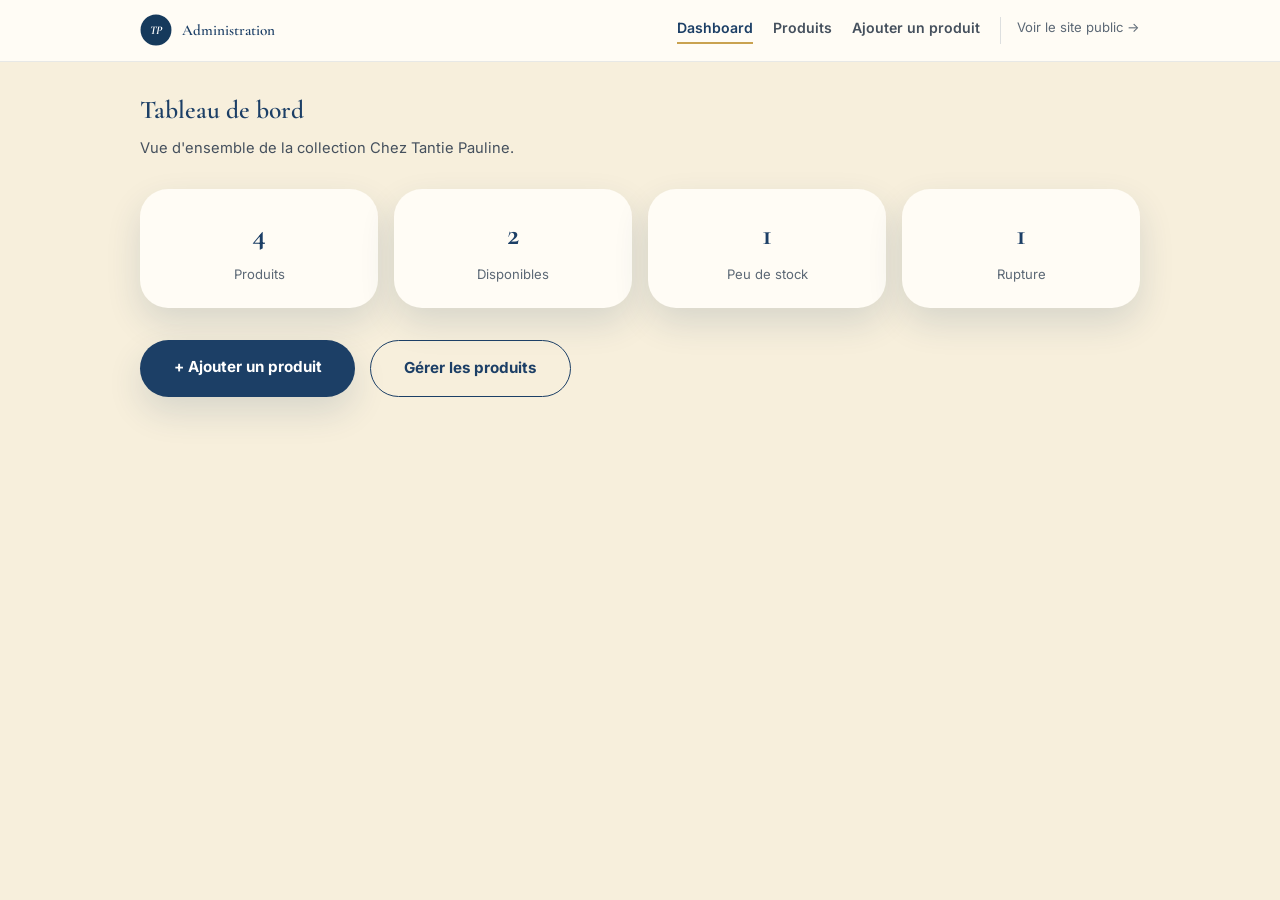
==== admin/index.html @ 963b616a "Create index.html" ====
<!DOCTYPE html>
<html lang="fr">
<head>
  <meta charset="UTF-8">
  <meta name="viewport" content="width=device-width, initial-scale=1.0">
  <title>Tableau de bord — Administration Chez Tantie Pauline</title>
  <meta name="robots" content="noindex, nofollow">

  <link rel="preconnect" href="https://fonts.googleapis.com">
  <link rel="preconnect" href="https://fonts.gstatic.com" crossorigin>
  <link href="https://fonts.googleapis.com/css2?family=Cormorant+Garamond:ital,wght@0,500;0,600;0,700&family=Inter:wght@400;500;600;700&display=swap" rel="stylesheet">

  <link rel="stylesheet" href="../css/style.css">
  <link rel="stylesheet" href="css/admin.css">
</head>
<body class="admin-body">

  <div id="admin-nav"></div>

  <main class="admin-main">
    <div class="admin-page-container">

      <h1 class="admin-page-title">Tableau de bord</h1>
      <p class="admin-page-lead">Vue d'ensemble de la collection Chez Tantie Pauline.</p>

      <div class="admin-stats-grid" id="adminStatsGrid"></div>

      <div class="admin-dashboard-actions">
        <a href="produit.html" class="btn-primary admin-btn-block">+ Ajouter un produit</a>
        <a href="produits.html" class="btn-secondary admin-btn-block">Gérer les produits</a>
      </div>

    </div>
  </main>

  <script src="js/admin.js"></script>
</body>
</html>
---- css/style.css ----
/* ==========================================================================
   IDENTITÉ — BLEU PRINCIPAL, CRÈME CHALEUREUX, OR EN ACCENT PONCTUEL
   ========================================================================== */

:root {
  --font-serif: 'Cormorant Garamond', Georgia, serif;
  --font-sans: 'Inter', -apple-system, BlinkMacSystemFont, sans-serif;

  --navy: #1c3f66;
  --navy-light: #2c5c8a;
  --blue-accent: #3f74b3;
  --gold: #c9a250;

  --bg-cream: #f7efdc;
  --bg-white: #fffcf5;
  --bg-soft: #eef2f6;

  --text-primary: #172433;
  --text-secondary: #45505d;
  --text-muted: #5c6875;
  --text-on-dark: rgba(255, 255, 255, 0.9);
  --text-on-dark-muted: rgba(255, 255, 255, 0.72);

  --shadow-soft: 0 15px 35px rgba(28, 63, 102, 0.14);
  --shadow-strong: 0 20px 40px rgba(28, 63, 102, 0.22);

  --radius-lg: 28px;
  --radius-pill: 40px;
}

* { box-sizing: border-box; margin: 0; padding: 0; }
html { font-size: 16px; }

body {
  font-family: var(--font-sans);
  background-color: var(--bg-cream);
  color: var(--text-primary);
  line-height: 1.6;
  -webkit-font-smoothing: antialiased;
  overflow-x: hidden;
}

a { color: inherit; }

/* ==========================================================================
   1. HEADER (avec animation légère au scroll)
   ========================================================================== */

.site-header {
  background-color: rgba(247, 239, 220, 0.92);
  backdrop-filter: blur(10px);
  position: sticky;
  top: 0;
  z-index: 1000;
  padding: 1.1rem 1.25rem;
  border-bottom: 1px solid rgba(28, 63, 102, 0.08);
  transition: padding 0.3s ease, background-color 0.3s ease, box-shadow 0.3s ease;
}

.site-header.scrolled {
  padding: 0.65rem 1.25rem;
  background-color: rgba(247, 239, 220, 0.97);
  box-shadow: 0 8px 24px rgba(28, 63, 102, 0.08);
}

.header-container {
  max-width: 1200px;
  margin: 0 auto;
  display: flex;
  align-items: center;
  justify-content: space-between;
  gap: 1rem;
}

.brand-logo-badge { text-decoration: none; display: flex; align-items: center; gap: 0.65rem; }

/* NOUVEAU — préserve les proportions réelles du logo, quelle que soit sa forme */
.logo-mark-wrap {
  height: 44px;
  display: flex;
  align-items: center;
  flex-shrink: 0;
}

.logo-real {
  height: 100%;
  width: auto;
  max-width: 160px;
  object-fit: contain;
  display: block;
}

.logo-mark-svg { width: 44px; height: 44px; }

.logo-fallback { display: none; }

.logo-word {
  font-family: var(--font-serif);
  font-size: 0.98rem;
  line-height: 1.15;
  font-weight: 600;
  color: var(--navy);
}

.site-nav-desktop { display: none; gap: 2.25rem; }

.nav-link {
  text-decoration: none;
  color: var(--text-secondary);
  font-size: 0.9rem;
  font-weight: 500;
  letter-spacing: 0.3px;
  position: relative;
  padding-bottom: 4px;
}

.nav-link.active, .nav-link:hover { color: var(--navy); }

.nav-link.active::after {
  content: '';
  position: absolute;
  bottom: 0; left: 0; right: 0;
  height: 2px;
  background-color: var(--gold);
  border-radius: 2px;
}

.header-actions { display: flex; align-items: center; gap: 1rem; }

.header-wa-link {
  display: none;
  align-items: center;
  gap: 0.5rem;
  text-decoration: none;
  color: var(--navy);
  font-size: 0.85rem;
  font-weight: 600;
  border-bottom: 1.5px solid var(--gold);
  padding-bottom: 2px;
}

.header-wa-link svg { width: 16px; height: 16px; color: #25d366; }

.hamburger-btn {
  width: 42px; height: 42px;
  border-radius: 50%;
  background: var(--navy);
  border: none;
  display: flex; flex-direction: column; align-items: center; justify-content: center;
  gap: 4px;
  cursor: pointer;
  flex-shrink: 0;
}

.hamburger-line { width: 18px; height: 2px; background-color: var(--gold); border-radius: 2px; }

/* ==========================================================================
   MENU OVERLAY (mobile)
   ========================================================================== */

.nav-overlay {
  position: fixed; inset: 0;
  background: linear-gradient(160deg, var(--navy-light) 0%, var(--navy) 100%);
  z-index: 2000;
  display: flex; flex-direction: column; align-items: center; justify-content: center;
  gap: 2.5rem;
  padding: 2rem;
  transform: translateY(-100%);
  opacity: 0;
  transition: transform 0.5s cubic-bezier(0.25, 1, 0.5, 1), opacity 0.4s ease;
  pointer-events: none;
  overflow: hidden;
}

.nav-overlay.open { transform: translateY(0); opacity: 1; pointer-events: auto; }

.nav-overlay-pattern {
  position: absolute; inset: 0;
  color: var(--gold);
  opacity: 0.06;
  background-image:
    linear-gradient(135deg, currentColor 25%, transparent 25%),
    linear-gradient(225deg, currentColor 25%, transparent 25%),
    linear-gradient(45deg, currentColor 25%, transparent 25%),
    linear-gradient(315deg, currentColor 25%, transparent 25%);
  background-position: 20px 0, 20px 0, 0 0, 0 0;
  background-size: 40px 40px;
}

.nav-close-btn {
  position: absolute; top: 1.5rem; right: 1.5rem;
  width: 42px; height: 42px;
  border-radius: 50%;
  background: rgba(255, 255, 255, 0.1);
  border: none;
  color: #fff;
  font-size: 1.6rem;
  line-height: 1;
  cursor: pointer;
}

.nav-overlay-list { list-style: none; text-align: center; z-index: 1; }
.nav-overlay-list li { margin-bottom: 1.5rem; }

.nav-overlay-link { text-decoration: none; color: #fff; font-family: var(--font-serif); font-size: 2.1rem; font-weight: 500; }
.nav-overlay-link.active, .nav-overlay-link:hover { color: var(--gold); }

.nav-overlay-wa {
  z-index: 1;
  text-decoration: none;
  color: var(--gold);
  font-weight: 600;
  font-size: 0.95rem;
  border-bottom: 1.5px solid var(--gold);
  padding-bottom: 3px;
}

body.nav-locked { overflow: hidden; }

/* ==========================================================================
   2. HERO
   ========================================================================== */

.hero-section { padding: 2.5rem 1.25rem 3rem; }

.hero-container {
  max-width: 1100px;
  margin: 0 auto;
  display: flex;
  flex-direction: column;
  align-items: center;
  gap: 2.5rem;
  text-align: center;
}

.hero-avatar-wrapper {
  position: relative;
  width: 280px; height: 280px;
  display: flex; align-items: center; justify-content: center;
  margin-bottom: 1rem;
}

.rotating-ring {
  position: absolute;
  top: -14px; left: -14px; right: -14px; bottom: -14px;
  border-radius: 50%;
  border: 2px dashed var(--gold);
  animation: spin 22s linear infinite;
}

@keyframes spin { to { transform: rotate(360deg); } }

.avatar-circle {
  width: 100%; height: 100%;
  border-radius: 50%;
  overflow: hidden;
  border: 5px solid var(--bg-white);
  position: relative;
  z-index: 2;
  box-shadow: var(--shadow-strong);
  background-color: var(--bg-soft);
}

.avatar-img { width: 100%; height: 100%; object-fit: cover; transition: transform 0.6s ease; }
.hero-avatar-wrapper:hover .avatar-img { transform: scale(1.05); }

.floating-card {
  position: absolute;
  z-index: 4;
  background-color: var(--bg-white);
  border-radius: 18px;
  padding: 0.75rem 1.1rem;
  box-shadow: var(--shadow-soft);
  display: flex;
  align-items: center;
  gap: 0.6rem;
  white-space: nowrap;
}

.floating-card-top { top: -8px; right: -30px; }
.floating-card-bottom { bottom: -14px; left: -30px; flex-direction: column; align-items: flex-start; gap: 0.1rem; }

.floating-dot { width: 9px; height: 9px; border-radius: 50%; background-color: var(--gold); flex-shrink: 0; }

.floating-card-title { font-size: 0.85rem; font-weight: 700; color: var(--text-primary); line-height: 1.3; }
.floating-card-sub { font-size: 0.74rem; color: var(--text-muted); line-height: 1.3; }

.hero-content { max-width: 640px; }

.hero-eyebrow {
  display: flex; align-items: center; justify-content: center; gap: 0.5rem;
  font-size: 0.72rem;
  letter-spacing: 2.5px;
  color: var(--blue-accent);
  font-weight: 700;
  margin-bottom: 1rem;
}

.eyebrow-dash { width: 22px; height: 3px; background-color: var(--gold); border-radius: 2px; flex-shrink: 0; }

.hero-title {
  font-family: var(--font-sans);
  font-size: 2.6rem;
  font-weight: 800;
  color: var(--navy);
  line-height: 1.18;
  letter-spacing: -0.5px;
  margin-bottom: 1.1rem;
}

.hero-subtitle {
  font-size: 1.05rem;
  color: var(--text-secondary);
  line-height: 1.75;
  margin-bottom: 1rem;
  max-width: 520px;
}

.hero-signature {
  font-family: var(--font-serif);
  font-style: italic;
  font-size: 1.15rem;
  color: var(--navy);
  margin-bottom: 2.1rem;
}

.hero-actions { display: flex; flex-direction: column; gap: 0.9rem; align-items: center; }

.btn-primary {
  background-color: var(--navy);
  color: #fff;
  padding: 0.95rem 2.1rem;
  border-radius: var(--radius-pill);
  text-decoration: none;
  font-weight: 700;
  font-size: 0.95rem;
  box-shadow: var(--shadow-soft);
  width: 100%; max-width: 280px;
  text-align: center;
  transition: transform 0.3s ease, background-color 0.3s ease;
}

.btn-primary:hover { background-color: var(--navy-light); transform: translateY(-2px); }

.btn-secondary {
  border: 1.5px solid var(--navy);
  color: var(--navy);
  padding: 0.95rem 2.1rem;
  border-radius: var(--radius-pill);
  text-decoration: none;
  font-weight: 700;
  font-size: 0.95rem;
  width: 100%; max-width: 280px;
  text-align: center;
  transition: all 0.3s ease;
}

.btn-secondary:hover { background-color: var(--navy); color: #fff; }

/* ==========================================================================
   3. RÉASSURANCE
   ========================================================================== */

.trust-bar { background-color: var(--navy); padding: 2rem 1.25rem; }

.trust-bar-container { max-width: 950px; margin: 0 auto; display: flex; flex-direction: column; gap: 1.5rem; }

.trust-item { display: flex; align-items: flex-start; gap: 0.85rem; }

.trust-icon { color: var(--gold); font-size: 1.1rem; flex-shrink: 0; margin-top: 0.15rem; }

.trust-item-title { color: #fff; font-size: 0.98rem; font-weight: 700; margin-bottom: 0.2rem; }
.trust-item-sub { color: var(--text-on-dark-muted); font-size: 0.86rem; line-height: 1.5; }

.trust-divider { display: none; }

/* ==========================================================================
   4. À LA RENCONTRE DE TANTIE PAULINE
   ========================================================================== */

.story-section { padding: 4rem 1.25rem; background-color: var(--bg-white); }

.story-container { max-width: 1000px; margin: 0 auto; display: flex; flex-direction: column; gap: 2.25rem; align-items: center; }

.story-photo-wrapper { position: relative; width: 100%; max-width: 340px; flex-shrink: 0; }

.story-photo {
  width: 100%; height: 320px;
  object-fit: cover;
  display: block;
  border-radius: 130px 20px 130px 20px;
  box-shadow: var(--shadow-soft);
  position: relative;
  z-index: 2;
}

.story-photo-frame {
  position: absolute;
  top: 16px; left: 16px;
  width: 100%; height: 320px;
  border: 2px solid var(--gold);
  border-radius: 130px 20px 130px 20px;
  z-index: 1;
}

.story-text-block { text-align: center; }

.section-tag {
  display: flex; align-items: center; justify-content: center; gap: 0.5rem;
  font-size: 0.72rem;
  letter-spacing: 2.5px;
  color: var(--blue-accent);
  font-weight: 700;
  margin-bottom: 0.75rem;
}

.section-tag.light { color: var(--gold); }

.tag-dash { width: 18px; height: 3px; background-color: var(--gold); border-radius: 2px; flex-shrink: 0; }
.tag-dash.light { background-color: var(--gold); }

.section-title {
  font-family: var(--font-serif);
  font-size: 2rem;
  color: var(--navy);
  font-weight: 600;
  line-height: 1.25;
  margin-bottom: 0.9rem;
}

.section-title.light { color: #fff; }

.section-lead { font-size: 1rem; color: var(--text-secondary); line-height: 1.75; max-width: 620px; margin: 0 auto; }
.section-lead.light { color: var(--text-on-dark); }

.story-text { font-size: 1rem; color: var(--text-secondary); line-height: 1.8; margin-bottom: 1.1rem; }

.story-quote {
  border-left: 3px solid var(--gold);
  padding: 0.25rem 0 0.25rem 1.25rem;
  margin: 1.75rem 0;
  text-align: left;
}

.story-quote p {
  font-family: var(--font-serif);
  font-style: italic;
  font-size: 1.2rem;
  color: var(--navy);
  line-height: 1.6;
  margin-bottom: 0.5rem;
}

.story-quote cite { font-size: 0.85rem; font-weight: 600; color: var(--blue-accent); font-style: normal; }

.link-arrow {
  display: inline-block;
  color: var(--blue-accent);
  font-weight: 700;
  font-size: 0.92rem;
  text-decoration: none;
  border-bottom: 1.5px solid var(--gold);
  padding-bottom: 2px;
}

/* ==========================================================================
   CARROUSEL INFINI
   ========================================================================== */

.marquee-section { padding: 1.5rem 0; background-color: var(--bg-cream); overflow: hidden; }

.marquee-track { display: flex; width: max-content; animation: marquee-scroll 42s linear infinite; }

.marquee-group { display: flex; gap: 1rem; padding-right: 1rem; }

.marquee-item { width: 180px; height: 130px; border-radius: 18px; overflow: hidden; flex-shrink: 0; box-shadow: var(--shadow-soft); }

.marquee-item img { width: 100%; height: 100%; object-fit: cover; }

@keyframes marquee-scroll {
  from { transform: translateX(0); }
  to { transform: translateX(-50%); }
}

.marquee-section:hover .marquee-track { animation-play-state: paused; }

/* ==========================================================================
   5. DANS LES COULISSES
   ========================================================================== */

.behind-scenes-section {
  position: relative;
  padding: 4.5rem 1.25rem;
  background: linear-gradient(160deg, var(--navy-light) 0%, var(--navy) 100%);
  overflow: hidden;
}

.behind-scenes-pattern {
  position: absolute; inset: 0;
  color: var(--gold);
  opacity: 0.06;
  background-image:
    linear-gradient(135deg, currentColor 25%, transparent 25%),
    linear-gradient(225deg, currentColor 25%, transparent 25%),
    linear-gradient(45deg, currentColor 25%, transparent 25%),
    linear-gradient(315deg, currentColor 25%, transparent 25%);
  background-position: 20px 0, 20px 0, 0 0, 0 0;
  background-size: 40px 40px;
}

.behind-scenes-container { position: relative; max-width: 1100px; margin: 0 auto; }

.section-header-center { text-align: center; margin-bottom: 2.75rem; }

.behind-scenes-grid { display: grid; grid-template-columns: 1fr; gap: 1rem; margin-bottom: 2.25rem; }

.bs-item { position: relative; border-radius: var(--radius-lg); overflow: hidden; height: 240px; box-shadow: var(--shadow-strong); }
.bs-item img { width: 100%; height: 100%; object-fit: cover; transition: transform 0.6s ease; }
.bs-item:hover img { transform: scale(1.06); }

.bs-caption {
  position: absolute; bottom: 0; left: 0; right: 0;
  padding: 1.1rem 1rem 0.8rem;
  background: linear-gradient(to top, rgba(20, 35, 50, 0.85), transparent);
  color: #fff;
  font-size: 0.85rem;
  font-weight: 600;
}

.behind-scenes-text {
  max-width: 600px;
  margin: 0 auto;
  text-align: center;
  color: var(--text-on-dark);
  font-size: 1rem;
  font-weight: 500;
  line-height: 1.7;
}

/* ==========================================================================
   6. NOS UNIVERS
   ========================================================================== */

.categories-section { padding: 4.5rem 1.25rem; background-color: var(--bg-cream); }
.categories-container { max-width: 1100px; margin: 0 auto; }

.categories-grid { display: grid; grid-template-columns: 1fr; gap: 2rem; }

.category-card-full { background-color: var(--bg-white); border-radius: var(--radius-lg); overflow: hidden; box-shadow: var(--shadow-soft); }

.category-img-box { width: 100%; height: 280px; overflow: hidden; background-color: var(--bg-soft); }
.category-img-box img { width: 100%; height: 100%; object-fit: cover; transition: transform 0.6s ease; }
.category-card-full:hover .category-img-box img { transform: scale(1.05); }

.category-info { padding: 1.5rem 1.5rem 1.75rem; text-align: center; }

.category-info h3 { font-family: var(--font-serif); font-size: 1.5rem; color: var(--navy); font-weight: 600; margin-bottom: 0.6rem; }
.category-info p { font-size: 0.92rem; color: var(--text-secondary); line-height: 1.65; margin-bottom: 1rem; }

/* ==========================================================================
   7. COMMENT COMMANDER
   ========================================================================== */

.how-to-order-section { padding: 4.5rem 1.25rem; background-color: var(--bg-white); }
.how-to-order-container { max-width: 1100px; margin: 0 auto; }

.steps-grid { display: grid; grid-template-columns: 1fr; gap: 1.5rem; margin-bottom: 2.5rem; }

.step-card { padding: 2rem 1.5rem; border-radius: var(--radius-lg); background-color: var(--bg-cream); text-align: center; }

.step-number { display: block; font-family: var(--font-serif); font-size: 2.2rem; font-weight: 700; color: var(--gold); margin-bottom: 0.6rem; }

.step-card h3 { font-family: var(--font-serif); font-size: 1.25rem; color: var(--navy); font-weight: 600; margin-bottom: 0.5rem; }
.step-card p { font-size: 0.9rem; color: var(--text-secondary); line-height: 1.6; }

.how-to-order-cta { text-align: center; }
.how-to-order-cta .btn-primary { display: inline-block; width: auto; max-width: none; }

/* ==========================================================================
   8. POURQUOI CHEZ TANTIE PAULINE
   ========================================================================== */

.why-us-section { padding: 4.5rem 1.25rem; background-color: var(--bg-soft); }
.why-us-container { max-width: 1100px; margin: 0 auto; }

.why-us-grid { display: grid; grid-template-columns: 1fr; gap: 1.5rem; }

.why-card { padding: 2.1rem 1.6rem; border-radius: 24px; background-color: var(--bg-white); box-shadow: var(--shadow-soft); text-align: left; }

.why-number { display: block; font-family: var(--font-serif); font-size: 1.5rem; font-weight: 700; color: var(--gold); margin-bottom: 0.75rem; }

.why-card h3 { font-family: var(--font-serif); font-size: 1.25rem; color: var(--navy); margin-bottom: 0.55rem; font-weight: 600; }
.why-card p { font-size: 0.92rem; color: var(--text-secondary); line-height: 1.7; }

/* ==========================================================================
   9. GRANDE RESPIRATION VISUELLE
   ========================================================================== */

.breath-section {
  background: linear-gradient(160deg, var(--navy-light) 0%, var(--navy) 100%);
  padding: 6rem 1.5rem;
  text-align: center;
}

.breath-quote {
  font-family: var(--font-serif);
  font-style: italic;
  font-size: 1.6rem;
  color: #fff;
  max-width: 700px;
  margin: 0 auto 1rem;
  line-height: 1.5;
}

.breath-signature { font-size: 0.85rem; letter-spacing: 1px; color: var(--gold); font-weight: 600; }

/* ==========================================================================
   10. CTA FINAL & FOOTER
   ========================================================================== */

.cta-section { padding: 4.5rem 1.25rem; background-color: var(--bg-white); text-align: center; }

.cta-container { max-width: 680px; margin: 0 auto; }

.cta-tag {
  display: flex; align-items: center; justify-content: center; gap: 0.5rem;
  font-size: 0.72rem;
  letter-spacing: 2.5px;
  color: var(--blue-accent);
  font-weight: 700;
  margin-bottom: 0.9rem;
}

.cta-tag .tag-dash.light { background-color: var(--gold); }

.cta-title { font-family: var(--font-serif); font-size: 2.1rem; font-weight: 600; line-height: 1.3; color: var(--navy); margin-bottom: 1rem; }
.cta-desc { font-size: 1rem; color: var(--text-secondary); margin-bottom: 2rem; line-height: 1.7; }

.btn-wa-large {
  display: inline-flex;
  align-items: center;
  gap: 0.7rem;
  background-color: #25d366;
  color: #fff;
  padding: 1rem 2.25rem;
  border-radius: var(--radius-pill);
  text-decoration: none;
  font-weight: 700;
  font-size: 0.95rem;
  box-shadow: 0 10px 25px rgba(37, 211, 102, 0.3);
  transition: transform 0.3s ease;
  margin-bottom: 1.1rem;
}

.btn-wa-large:hover { transform: translateY(-2px); }
.btn-wa-large svg { width: 19px; height: 19px; }

.cta-footnote { font-size: 0.85rem; color: var(--text-muted); }

.wa-float-badge {
  position: fixed;
  bottom: 1.5rem; right: 1.5rem;
  width: 54px; height: 54px;
  background-color: var(--navy);
  border-radius: 50%;
  display: flex; align-items: center; justify-content: center;
  color: var(--gold);
  box-shadow: var(--shadow-strong);
  z-index: 999;
  transition: background-color 0.3s ease, color 0.3s ease, box-shadow 0.3s ease;
}

.wa-float-badge:hover { transform: scale(1.08); }
.wa-float-badge svg { width: 25px; height: 25px; }

.wa-float-badge-light {
  background-color: var(--bg-white);
  color: var(--navy);
  box-shadow: 0 10px 25px rgba(23, 36, 51, 0.22);
}

.site-footer { background-color: var(--navy); color: #fff; padding: 3.5rem 1.25rem 1.75rem; }

.footer-container { max-width: 1100px; margin: 0 auto; }

.footer-grid { display: grid; grid-template-columns: 1fr; gap: 2.25rem; margin-bottom: 3rem; }

.footer-brand-name { font-family: var(--font-serif); font-size: 1.2rem; font-weight: 600; margin-bottom: 0.5rem; }
.footer-brand-desc { font-size: 0.87rem; color: rgba(255,255,255,0.68); line-height: 1.65; }

.footer-links-col h4, .footer-contact-col h4 {
  font-family: var(--font-serif);
  font-size: 1.05rem;
  color: var(--gold);
  margin-bottom: 0.9rem;
  font-weight: 600;
}

.footer-links-col ul { list-style: none; }
.footer-links-col li { margin-bottom: 0.55rem; }
.footer-links-col a { color: rgba(255,255,255,0.8); text-decoration: none; font-size: 0.87rem; }
.footer-links-col a:hover { color: var(--gold); }

.footer-contact-col p { font-size: 0.87rem; color: rgba(255,255,255,0.68); }

.footer-wa-link { display: inline-block; color: var(--gold); font-weight: 700; font-size: 1rem; text-decoration: none; margin: 0.4rem 0; }

.footer-bottom-bar {
  text-align: center;
  border-top: 1px solid rgba(255,255,255,0.12);
  padding-top: 1.5rem;
  font-size: 0.78rem;
  color: rgba(255,255,255,0.5);
}

/* ==========================================================================
   MEDIA QUERIES
   ========================================================================== */

@media (min-width: 768px) {
  .site-nav-desktop { display: flex; }
  .header-wa-link { display: inline-flex; }

  .hero-container { flex-direction: row; text-align: left; justify-content: space-between; gap: 3.5rem; }
  .hero-avatar-wrapper { width: 360px; height: 360px; order: 2; flex-shrink: 0; margin-bottom: 0; }
  .hero-content { order: 1; text-align: left; }
  .hero-eyebrow { justify-content: flex-start; }
  .hero-title { font-size: 3.4rem; }
  .hero-actions { flex-direction: row; justify-content: flex-start; }

  .trust-bar-container { flex-direction: row; justify-content: space-between; gap: 2rem; }
  .trust-item { flex: 1; }
  .trust-divider { display: block; width: 1px; height: 40px; background-color: rgba(255,255,255,0.15); }

  .story-container { flex-direction: row; align-items: flex-start; text-align: left; }
  .story-photo-wrapper { max-width: 340px; flex-shrink: 0; }
  .story-text-block { text-align: left; }
  .section-tag:not(.light) { justify-content: flex-start; }

  .behind-scenes-grid-4 { grid-template-columns: repeat(4, 1fr); }
  .bs-item { height: 320px; }

  .categories-grid { grid-template-columns: repeat(2, 1fr); }
  .category-img-box { height: 320px; }

  .steps-grid { grid-template-columns: repeat(3, 1fr); }

  .why-us-grid-numbered { grid-template-columns: repeat(2, 1fr); }

  .breath-quote { font-size: 2rem; }

  .footer-grid { grid-template-columns: 2fr 1fr 1fr; }
}

/* ==========================================================================
   PAGE COLLECTION (produits.html)
   ========================================================================== */

.collection-intro-section { padding: 3rem 1.25rem 2rem; text-align: center; background-color: var(--bg-cream); }
.collection-intro-container { max-width: 700px; margin: 0 auto; }
.collection-intro-container .section-tag { justify-content: center; }
.collection-intro-container .section-title { margin-bottom: 0.75rem; }
.collection-intro-container .section-lead { margin: 0 auto; }

.collection-filters-section { padding: 0 1.25rem 2rem; background-color: var(--bg-cream); }
.collection-filters-container { max-width: 1100px; margin: 0 auto; display: flex; gap: 0.75rem; justify-content: center; flex-wrap: wrap; }

.filter-pill {
  border: 1.5px solid var(--navy);
  background-color: transparent;
  color: var(--navy);
  padding: 0.55rem 1.4rem;
  border-radius: var(--radius-pill);
  font-family: var(--font-sans);
  font-size: 0.88rem;
  font-weight: 600;
  cursor: pointer;
  transition: background-color 0.25s ease, color 0.25s ease;
}

.filter-pill.active, .filter-pill:hover { background-color: var(--navy); color: #fff; }

.collection-grid-section { padding: 1rem 1.25rem 4.5rem; background-color: var(--bg-cream); }
.collection-grid-container { max-width: 1100px; margin: 0 auto; }

.prod-grid {
  display: grid;
  grid-template-columns: 1fr;
  gap: 1.75rem;
  opacity: 0;
  transition: opacity 0.35s ease;
}

.prod-grid-visible { opacity: 1; }

.prod-card {
  display: block;
  text-decoration: none;
  background-color: var(--bg-white);
  border-radius: var(--radius-lg);
  overflow: hidden;
  box-shadow: var(--shadow-soft);
  transition: transform 0.3s ease, box-shadow 0.3s ease;
}

.prod-card:hover { transform: translateY(-4px); box-shadow: var(--shadow-strong); }
.prod-card-out { opacity: 0.6; }

.prod-img-box { width: 100%; height: 320px; overflow: hidden; background-color: var(--bg-soft); }
.prod-img-box img { width: 100%; height: 100%; object-fit: cover; }

.prod-info { padding: 1.25rem 1.4rem 1.5rem; }

.prod-badge {
  display: inline-flex;
  align-items: center;
  gap: 0.4rem;
  font-size: 0.72rem;
  font-weight: 700;
  letter-spacing: 0.3px;
  margin-bottom: 0.6rem;
  color: var(--text-secondary);
}

.prod-badge-dot { width: 8px; height: 8px; border-radius: 50%; }
.prod-badge-disponible .prod-badge-dot { background-color: #2f9e5c; }
.prod-badge-peu_de_stock .prod-badge-dot { background-color: var(--gold); }
.prod-badge-rupture .prod-badge-dot { background-color: #b5453a; }

.prod-name { font-family: var(--font-serif); font-size: 1.25rem; color: var(--navy); font-weight: 600; margin-bottom: 0.35rem; }
.prod-price { font-size: 1rem; font-weight: 700; color: var(--blue-accent); }

.prod-skeleton {
  height: 400px;
  border-radius: var(--radius-lg);
  background: linear-gradient(100deg, var(--bg-soft) 30%, #f5f8fb 50%, var(--bg-soft) 70%);
  background-size: 200% 100%;
  animation: skeleton-shimmer 1.4s ease-in-out infinite;
}

@keyframes skeleton-shimmer {
  0% { background-position: 200% 0; }
  100% { background-position: -200% 0; }
}

.products-empty-state, .products-error-state {
  text-align: center;
  padding: 3rem 1.5rem;
  background-color: var(--bg-white);
  border-radius: var(--radius-lg);
  box-shadow: var(--shadow-soft);
  max-width: 560px;
  margin: 0 auto;
}

.products-empty-title, .products-error-title {
  font-family: var(--font-serif);
  font-size: 1.3rem;
  color: var(--navy);
  margin-bottom: 0.6rem;
  font-weight: 600;
}

.products-empty-text { font-size: 0.95rem; color: var(--text-secondary); margin-bottom: 1.5rem; line-height: 1.7; }

.products-empty-state .btn-primary { display: inline-block; width: auto; max-width: none; }

.products-error-actions { display: flex; flex-direction: column; gap: 0.75rem; align-items: center; margin-top: 0.5rem; }
.products-error-actions .btn-primary,
.products-error-actions .btn-secondary { display: inline-block; width: auto; max-width: none; }

@media (min-width: 640px) {
  .prod-grid { grid-template-columns: repeat(2, 1fr); }
}

@media (min-width: 1024px) {
  .prod-grid { grid-template-columns: repeat(3, 1fr); }
}

/* ==========================================================================
   PAGE FICHE PRODUIT (produit.html)
   ========================================================================== */

.product-detail-topbar { padding: 1.5rem 1.25rem 0; background-color: var(--bg-cream); }
.product-detail-topbar-container { max-width: 1100px; margin: 0 auto; }

.link-back-collection {
  display: inline-block;
  color: var(--text-secondary);
  font-size: 0.88rem;
  font-weight: 600;
  text-decoration: none;
}

.link-back-collection:hover { color: var(--navy); }

.product-detail-section { padding: 1.5rem 1.25rem 3rem; background-color: var(--bg-cream); }

.product-detail-container {
  max-width: 1100px;
  margin: 0 auto;
  display: flex;
  flex-direction: column;
  gap: 2rem;
}

.product-gallery { display: flex; flex-direction: column; gap: 0.85rem; }

.product-gallery-main {
  border: none;
  padding: 0;
  cursor: zoom-in;
  width: 100%;
  aspect-ratio: 1 / 1;
  border-radius: var(--radius-lg);
  overflow: hidden;
  box-shadow: var(--shadow-soft);
  background-color: var(--bg-soft);
}

.product-main-img { width: 100%; height: 100%; object-fit: cover; display: block; }

.product-gallery-thumbs {
  display: flex;
  gap: 0.65rem;
  overflow-x: auto;
  padding-bottom: 0.25rem;
}

.product-thumb {
  flex-shrink: 0;
  width: 64px;
  height: 64px;
  border-radius: 14px;
  overflow: hidden;
  border: 2px solid transparent;
  padding: 0;
  cursor: pointer;
  background: none;
}

.product-thumb img { width: 100%; height: 100%; object-fit: cover; display: block; }
.product-thumb.active { border-color: var(--gold); }

.product-info-panel { display: flex; flex-direction: column; gap: 0.6rem; }
.product-info-panel .section-tag { margin-bottom: 0.2rem; }

.product-detail-name {
  font-family: var(--font-serif);
  font-size: 1.8rem;
  color: var(--navy);
  font-weight: 600;
  line-height: 1.25;
}

.product-detail-price { font-size: 1.2rem; font-weight: 700; color: var(--blue-accent); }

.product-detail-short { font-size: 0.98rem; color: var(--text-secondary); line-height: 1.7; margin: 0.4rem 0 0.8rem; }

.product-detail-wa-btn { align-self: flex-start; margin-top: 0.5rem; }

.product-description-section { max-width: 1100px; margin: 1.5rem auto 0; padding: 0 1.25rem; }
.product-description-container { max-width: 680px; }
.product-description-text p { font-size: 0.98rem; color: var(--text-secondary); line-height: 1.85; margin-bottom: 1rem; }

/* Skeleton fiche produit */
.skeleton-block, .skeleton-line {
  background: linear-gradient(100deg, var(--bg-soft) 30%, #f5f8fb 50%, var(--bg-soft) 70%);
  background-size: 200% 100%;
  animation: skeleton-shimmer 1.4s ease-in-out infinite;
  border-radius: 12px;
}

.product-gallery-skeleton { width: 100%; aspect-ratio: 1 / 1; border-radius: var(--radius-lg); }

.skeleton-line { height: 16px; margin-bottom: 0.9rem; }
.skeleton-line-tag { width: 35%; height: 10px; }
.skeleton-line-title { width: 70%; height: 26px; }
.skeleton-line-price { width: 30%; height: 20px; }
.skeleton-line-badge { width: 40%; height: 14px; border-radius: 20px; }
.skeleton-line-text { width: 95%; }
.skeleton-line-button { width: 60%; height: 46px; border-radius: var(--radius-pill); }

/* Visionneuse plein écran */
.product-lightbox {
  position: fixed;
  inset: 0;
  background-color: rgba(15, 24, 35, 0.94);
  z-index: 3000;
  display: flex;
  align-items: center;
  justify-content: center;
  opacity: 0;
  pointer-events: none;
  transition: opacity 0.3s ease;
}

.product-lightbox.open { opacity: 1; pointer-events: auto; }

.lightbox-img { max-width: 92vw; max-height: 80vh; border-radius: 12px; object-fit: contain; }

.lightbox-close, .lightbox-nav {
  position: absolute;
  background-color: rgba(255, 255, 255, 0.12);
  color: #fff;
  border: none;
  border-radius: 50%;
  cursor: pointer;
  display: flex;
  align-items: center;
  justify-content: center;
}

.lightbox-close { top: 1.5rem; right: 1.5rem; width: 42px; height: 42px; font-size: 1.6rem; }
.lightbox-nav { top: 50%; transform: translateY(-50%); width: 46px; height: 46px; font-size: 1.8rem; }
.lightbox-prev { left: 1rem; }
.lightbox-next { right: 1rem; }

.lightbox-counter {
  position: absolute;
  bottom: 1.5rem;
  left: 50%;
  transform: translateX(-50%);
  color: rgba(255, 255, 255, 0.85);
  font-size: 0.85rem;
  font-weight: 600;
}

@media (min-width: 768px) {
  .product-detail-container { flex-direction: row; align-items: flex-start; gap: 3rem; }
  .product-gallery { flex: 1; max-width: 520px; }
  .product-info-panel { flex: 1; padding-top: 0.5rem; }
  .product-detail-name { font-size: 2.2rem; }
}

/* ==========================================================================
   PRELOADER GLOBAL
   ========================================================================== */

html.preload-active { overflow: hidden; }

.site-preloader {
  position: fixed;
  inset: 0;
  z-index: 5000;
  background-color: var(--bg-cream);
  display: flex;
  align-items: center;
  justify-content: center;
  opacity: 1;
  transition: opacity 0.5s ease;
}

.site-preloader.preloader-hidden { opacity: 0; pointer-events: none; }

.preloader-inner { display: flex; flex-direction: column; align-items: center; gap: 1rem; }

.preloader-logo-wrap {
  height: 56px;
  display: flex;
  align-items: center;
  justify-content: center;
  animation: preloader-breathe 2.2s ease-in-out infinite;
}

.preloader-logo-real { height: 100%; width: auto; max-width: 180px; object-fit: contain; display: block; }
.preloader-logo-fallback { display: none; height: 56px; width: 56px; }

@keyframes preloader-breathe {
  0%, 100% { transform: scale(1); opacity: 1; }
  50% { transform: scale(1.05); opacity: 0.9; }
}

.preloader-text {
  font-family: var(--font-serif);
  font-size: 1rem;
  font-weight: 600;
  color: var(--navy);
  letter-spacing: 0.3px;
}

.preloader-dots { display: flex; gap: 6px; }

.preloader-dots span {
  width: 6px;
  height: 6px;
  border-radius: 50%;
  background-color: var(--gold);
  animation: preloader-dot 1.2s ease-in-out infinite;
}

.preloader-dots span:nth-child(2) { animation-delay: 0.15s; }
.preloader-dots span:nth-child(3) { animation-delay: 0.3s; }

@keyframes preloader-dot {
  0%, 80%, 100% { opacity: 0.25; transform: translateY(0); }
  40% { opacity: 1; transform: translateY(-3px); }
}
---- admin/css/admin.css ----
/* ==========================================================================
   ADMINISTRATION — réutilise les variables/tokens de ../css/style.css
   ========================================================================== */

.admin-body { background-color: var(--bg-cream); min-height: 100vh; }
.admin-body-centered { display: flex; align-items: center; justify-content: center; padding: 1.5rem; }

/* ---------- Connexion ---------- */

.admin-login-wrapper { width: 100%; display: flex; justify-content: center; }

.admin-login-card {
  width: 100%;
  max-width: 380px;
  background-color: var(--bg-white);
  border-radius: var(--radius-lg);
  box-shadow: var(--shadow-strong);
  padding: 2.5rem 1.75rem;
  text-align: center;
}

.admin-login-logo { height: 52px; display: flex; align-items: center; justify-content: center; margin: 0 auto 1.25rem; }
.admin-login-logo-real { height: 100%; width: auto; max-width: 160px; object-fit: contain; }
.admin-login-logo-fallback { display: none; height: 52px; width: 52px; }

.admin-login-title { font-family: var(--font-serif); font-size: 1.5rem; color: var(--navy); font-weight: 600; }
.admin-login-subtitle { font-size: 0.85rem; color: var(--text-muted); margin-bottom: 1.75rem; }

.admin-login-form { display: flex; flex-direction: column; gap: 1.1rem; text-align: left; }

.admin-field label { display: block; font-size: 0.85rem; font-weight: 600; color: var(--text-primary); margin-bottom: 0.4rem; }

.admin-field input, .admin-field select, .admin-field textarea {
  width: 100%;
  padding: 0.75rem 0.9rem;
  border: 1.5px solid rgba(28, 63, 102, 0.18);
  border-radius: 14px;
  font-family: var(--font-sans);
  font-size: 0.95rem;
  color: var(--text-primary);
  background-color: var(--bg-white);
}

.admin-field input:focus, .admin-field select:focus, .admin-field textarea:focus {
  outline: none;
  border-color: var(--navy);
}

.admin-login-error {
  background-color: rgba(181, 69, 58, 0.1);
  color: #8a3428;
  font-size: 0.85rem;
  padding: 0.7rem 0.9rem;
  border-radius: 12px;
}

.admin-login-submit { position: relative; width: 100%; max-width: none; }

.admin-btn-spinner {
  width: 16px; height: 16px;
  border: 2px solid rgba(255, 255, 255, 0.4);
  border-top-color: #fff;
  border-radius: 50%;
  display: inline-block;
  animation: admin-spin 0.7s linear infinite;
  margin-left: 0.5rem;
}

@keyframes admin-spin { to { transform: rotate(360deg); } }

.admin-back-to-site { display: inline-block; margin-top: 1.5rem; font-size: 0.85rem; color: var(--text-muted); text-decoration: none; }
.admin-back-to-site:hover { color: var(--navy); }

/* ---------- Navigation admin (injectée par admin.js) ---------- */

.admin-nav {
  background-color: var(--bg-white);
  border-bottom: 1px solid rgba(28, 63, 102, 0.1);
  padding: 0.9rem 1.25rem;
  position: sticky;
  top: 0;
  z-index: 100;
}

.admin-nav-container {
  max-width: 1000px;
  margin: 0 auto;
  display: flex;
  align-items: center;
  justify-content: space-between;
  gap: 1rem;
  flex-wrap: wrap;
}

.admin-nav-brand { display: flex; align-items: center; gap: 0.6rem; text-decoration: none; }
.admin-nav-logo { height: 32px; width: auto; max-width: 110px; object-fit: contain; }
.admin-nav-logo-fallback { display: none; height: 32px; width: 32px; }
.admin-nav-brand-text { font-family: var(--font-serif); font-size: 0.95rem; font-weight: 600; color: var(--navy); }

.admin-nav-links { display: flex; gap: 1.25rem; flex-wrap: wrap; }

.admin-nav-link {
  font-size: 0.88rem;
  font-weight: 600;
  color: var(--text-secondary);
  text-decoration: none;
  padding-bottom: 3px;
}

.admin-nav-link.active { color: var(--navy); border-bottom: 2px solid var(--gold); }
.admin-nav-link:hover { color: var(--navy); }

.admin-nav-public-link {
  font-size: 0.82rem;
  color: var(--text-muted);
  text-decoration: none;
  border-left: 1px solid rgba(28, 63, 102, 0.15);
  padding-left: 1rem;
}

.admin-nav-public-link:hover { color: var(--navy); }

/* ---------- Layout général admin ---------- */

.admin-main { padding: 1.75rem 1.25rem 4rem; }
.admin-page-container { max-width: 1000px; margin: 0 auto; }
.admin-page-container-narrow { max-width: 640px; }

.admin-page-title { font-family: var(--font-serif); font-size: 1.6rem; color: var(--navy); font-weight: 600; margin-bottom: 0.4rem; }
.admin-page-lead { font-size: 0.92rem; color: var(--text-secondary); margin-bottom: 1.75rem; }

.admin-page-header-row { display: flex; flex-direction: column; gap: 1rem; margin-bottom: 1.5rem; }

.admin-btn-block { display: block; width: 100%; max-width: none; text-align: center; }
.admin-add-btn { display: inline-block; width: auto; max-width: none; align-self: flex-start; }

/* ---------- Dashboard ---------- */

.admin-stats-grid { display: grid; grid-template-columns: repeat(2, 1fr); gap: 1rem; margin-bottom: 2rem; }

.admin-stat-card {
  background-color: var(--bg-white);
  border-radius: var(--radius-lg);
  box-shadow: var(--shadow-soft);
  padding: 1.4rem 1.2rem;
  text-align: center;
}

.admin-stat-value { font-family: var(--font-serif); font-size: 1.9rem; font-weight: 700; color: var(--navy); }
.admin-stat-label { font-size: 0.82rem; color: var(--text-muted); margin-top: 0.3rem; }

.admin-dashboard-actions { display: flex; flex-direction: column; gap: 0.9rem; }

/* ---------- Mes produits ---------- */

.admin-search-input {
  width: 100%;
  padding: 0.8rem 1.1rem;
  border: 1.5px solid rgba(28, 63, 102, 0.18);
  border-radius: var(--radius-pill);
  font-size: 0.92rem;
  margin-bottom: 1.1rem;
  background-color: var(--bg-white);
}

.admin-search-input:focus { outline: none; border-color: var(--navy); }

.admin-filters-container { justify-content: flex-start; margin-bottom: 1.5rem; padding: 0; }

.admin-products-list { display: flex; flex-direction: column; gap: 1rem; }

.admin-product-card {
  background-color: var(--bg-white);
  border-radius: var(--radius-lg);
  box-shadow: var(--shadow-soft);
  padding: 1rem;
  display: flex;
  gap: 1rem;
  align-items: center;
  flex-wrap: wrap;
}

.admin-product-thumb { width: 68px; height: 68px; border-radius: 14px; overflow: hidden; flex-shrink: 0; background-color: var(--bg-soft); }
.admin-product-thumb img { width: 100%; height: 100%; object-fit: cover; }

.admin-product-main-info { flex: 1; min-width: 160px; }
.admin-product-name { font-family: var(--font-serif); font-size: 1.05rem; color: var(--navy); font-weight: 600; }
.admin-product-meta { font-size: 0.8rem; color: var(--text-muted); margin-top: 0.2rem; }
.admin-product-price { font-size: 0.92rem; font-weight: 700; color: var(--blue-accent); margin-top: 0.2rem; }

.admin-product-card.is-masque { opacity: 0.55; }

.admin-product-actions { display: flex; gap: 0.5rem; flex-wrap: wrap; width: 100%; }

.btn-mini {
  border: none;
  border-radius: var(--radius-pill);
  padding: 0.45rem 0.9rem;
  font-size: 0.78rem;
  font-weight: 600;
  cursor: pointer;
  text-decoration: none;
}

.btn-mini-primary { background-color: var(--navy); color: #fff; }
.btn-mini-secondary { background-color: var(--bg-soft); color: var(--navy); }
.btn-mini-danger { background-color: rgba(181, 69, 58, 0.12); color: #8a3428; }

/* ---------- Formulaire produit ---------- */

.admin-product-form { display: flex; flex-direction: column; gap: 2rem; }
.admin-form-section-title { font-family: var(--font-serif); font-size: 1.1rem; color: var(--navy); font-weight: 600; margin-bottom: 1rem; }

.admin-field-row { display: grid; grid-template-columns: 1fr; gap: 1.1rem; }
.admin-field { margin-bottom: 1.1rem; }
.admin-field-hint { font-size: 0.78rem; color: var(--text-muted); margin-top: 0.5rem; }

.photo-uploader { display: flex; flex-wrap: wrap; gap: 0.85rem; }

.photo-thumb { position: relative; width: 84px; height: 84px; border-radius: 14px; overflow: hidden; box-shadow: var(--shadow-soft); }
.photo-thumb img { width: 100%; height: 100%; object-fit: cover; }

.photo-thumb-remove {
  position: absolute;
  top: 3px; right: 3px;
  width: 20px; height: 20px;
  border-radius: 50%;
  background-color: rgba(15, 24, 35, 0.75);
  color: #fff;
  border: none;
  font-size: 0.8rem;
  line-height: 1;
  cursor: pointer;
}

.photo-add-btn {
  width: 84px; height: 84px;
  border: 1.5px dashed rgba(28, 63, 102, 0.3);
  border-radius: 14px;
  display: flex;
  align-items: center;
  justify-content: center;
  text-align: center;
  font-size: 0.7rem;
  font-weight: 600;
  color: var(--navy);
  cursor: pointer;
  padding: 0.4rem;
}

.admin-form-feedback {
  background-color: rgba(28, 63, 102, 0.08);
  color: var(--navy);
  font-size: 0.85rem;
  padding: 0.8rem 1rem;
  border-radius: 12px;
}

@media (min-width: 640px) {
  .admin-field-row { grid-template-columns: 1fr 1fr; }
  .admin-stats-grid { grid-template-columns: repeat(4, 1fr); }
  .admin-page-header-row { flex-direction: row; align-items: flex-end; justify-content: space-between; }
  .admin-dashboard-actions { flex-direction: row; }
  .admin-dashboard-actions .btn-primary,
  .admin-dashboard-actions .btn-secondary { width: auto; }
}
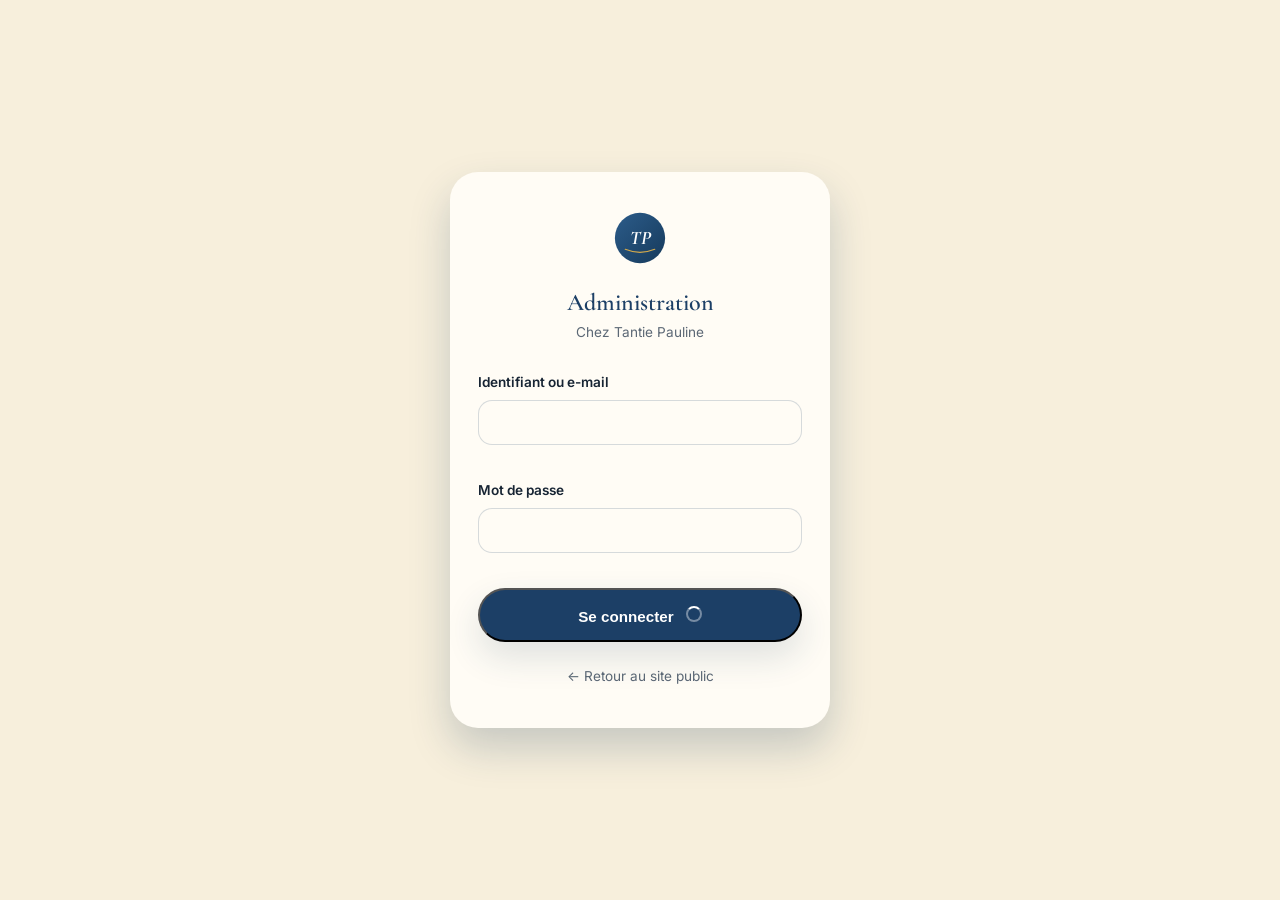
==== commit fbd481e1: "Update index.html" ====
--- a/admin/index.html
+++ b/admin/index.html
@@ -13,7 +13,7 @@
   <link rel="stylesheet" href="../css/style.css">
   <link rel="stylesheet" href="css/admin.css">
 </head>
-<body class="admin-body">
+<body class="admin-body admin-guard-pending">
 
   <div id="admin-nav"></div>
 
@@ -33,6 +33,7 @@
     </div>
   </main>
 
+  <script src="js/admin-api.js"></script>
   <script src="js/admin.js"></script>
 </body>
 </html>
--- a/admin/css/admin.css
+++ b/admin/css/admin.css
@@ -264,4 +264,17 @@
   .admin-dashboard-actions { flex-direction: row; }
   .admin-dashboard-actions .btn-primary,
   .admin-dashboard-actions .btn-secondary { width: auto; }
+}
+
+/* Masque le contenu le temps de vérifier la session (évite un flash avant redirection) */
+.admin-guard-pending .admin-main,
+.admin-guard-pending #admin-nav {
+  visibility: hidden;
+}
+
+.admin-nav-logout-btn {
+  background: none;
+  border: none;
+  font: inherit;
+  cursor: pointer;
 }
